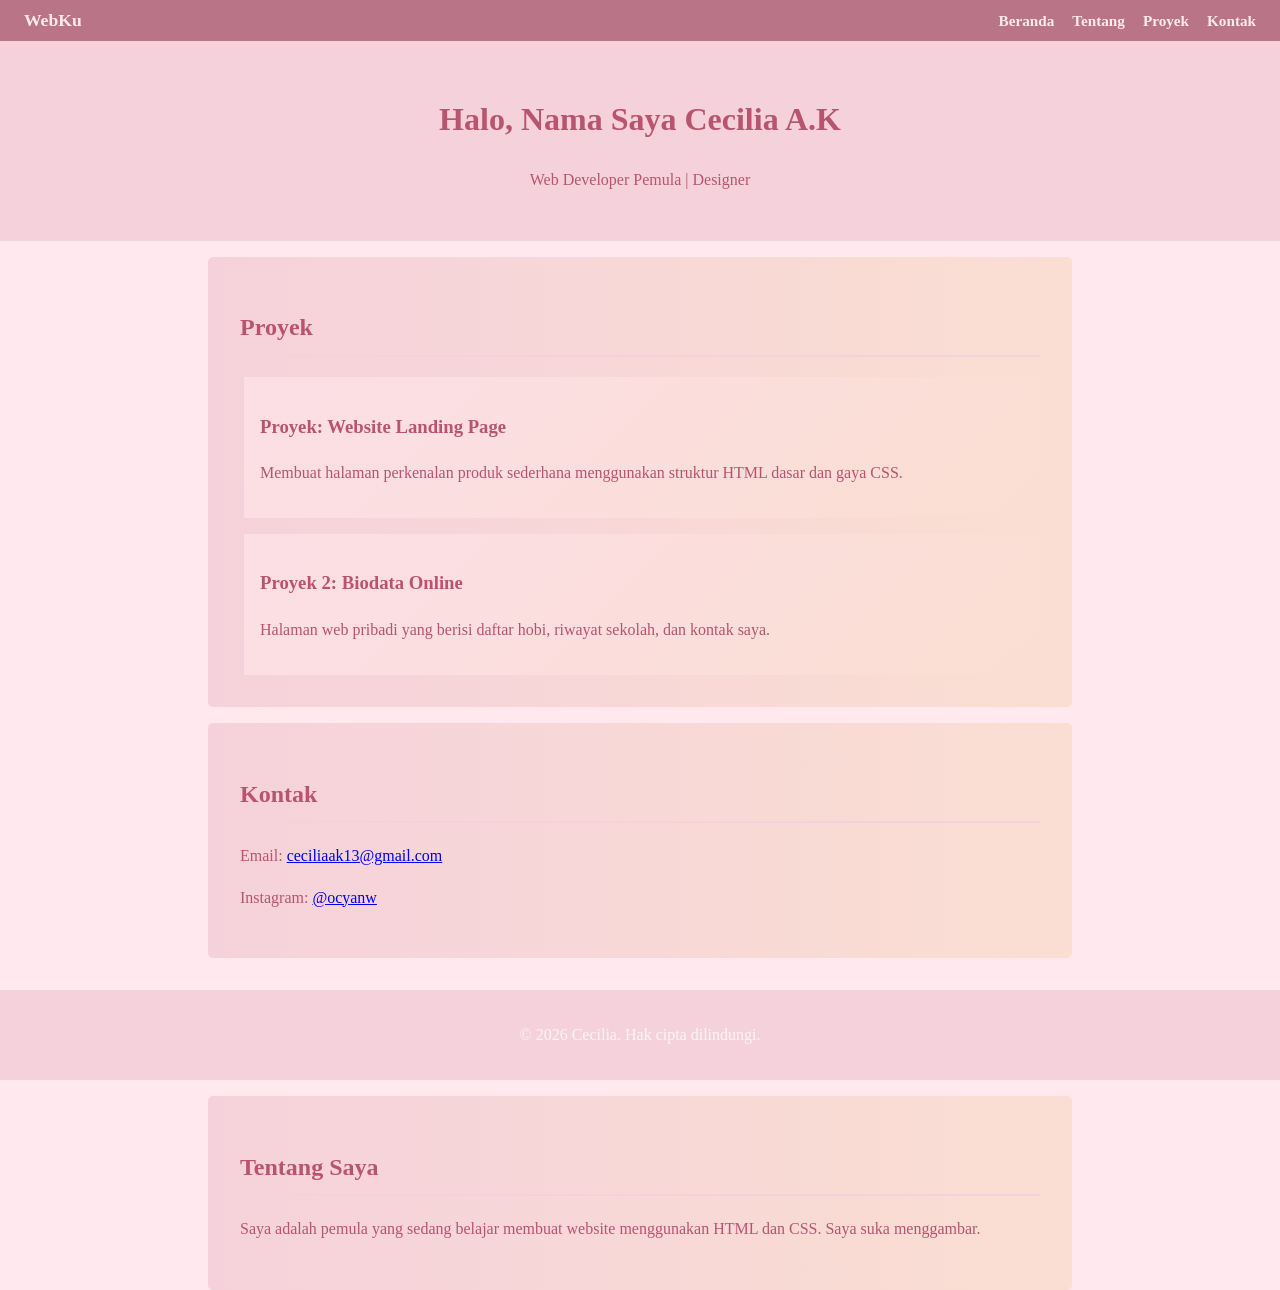
==== index.html @ 2686f1e1 "Add files via upload" ====
<!DOCTYPE html>
<html>
    <head>
        <meta charset='utf-8'>
        <meta http-equiv="X-UA-Compatible" content="IE=edge">
        <title>Portofolio Cecilia</title>
        <meta name="description" contect="">
        <meta name="viewport" content="width=device-width, initial-scale=1">
        <link rel="stylesheet" href="style 1.css">

        <style>
        body { font-family:'Times New Roman', Times, serif; margin: 0; padding: 0% ; line-height: 1.6 ; background-color: #ffe9ef ; color: #b8546f;}
        header { background: #f5d2db; color:#b8546f; padding: 2rem; text-align: center ;}
        section { padding:2rem ; max-width: 800px ; margin: auto ; background:linear-gradient(to right, #f5d2db, #faded2) ; margin-top: 1rem ; border-radius: 5px ;}
        h2 { border-bottom: 2px solid #f5d2db ; padding-bottom: 0.5rem ;}
        .project { background: linear-gradient(135deg, #fcdfe6, #faded2) ; padding: 1rem ; margin-top: 1rem ; border-left: 4px solid #f5d2db ;}
        footer { text-align: center ; padding: 1rem ; background: #f5d2db ; color: #f8f4f4 ; margin-top: 2rem ;}
        
        .navbar {
         display: flex;
         flex-direction: row;
         justify-content: space-between;
         align-items: center;
         background-color: #b97587;
         padding: 0.4rem 1.5rem;
        }
        
        .logo {
         color: #ffe9ef;
         font-weight: bold;
         font-size: 1.1rem;
         display: inline-block;
        }

        .nav-links {
         list-style: none;
         display: flex;
         mflex-direction: row; 
         gap: 18px;
         margin: 0;
         padding: 0;
        }

        .nav-links li {
         display: inline;
        }

        .nav-links a {
         color: #ffe9ef;
         text-decoration: none;
         font-weight: bold;
         font-size: 0.95rem;
         white-space: nowrap;
         transition: color 0.2s ease;
        }

        .nav-links a:hover {
         color: #ffffff;
        }
        
        </style>
    </head>
    
    <body>
        <nav class="navbar">
            <div class="logo">WebKu</div>
            <ul class="nav-links">
                <li><a href="#">Beranda</a></li>
                <li><a href="#">Tentang</a></li>
                <li><a href="#">Proyek</a></li>
                <li><a href="#">Kontak</a></li>
            </ul>
        </nav>

    <header>
        <h1>Halo, Nama Saya Cecilia A.K</h1>
        <p>Web Developer Pemula | Designer</p>
    </header>

    <section>
        <h2>Proyek</h2>
        <div class="project">
            <h3>Proyek: Website Landing Page</h3>
            <p>Membuat halaman perkenalan produk sederhana menggunakan struktur HTML dasar dan gaya CSS.</p>
        </div>
        <div class="project">
            <h3>Proyek 2: Biodata Online</h3>
            <p>Halaman web pribadi yang berisi daftar hobi, riwayat sekolah, dan kontak saya.</p>
        </div>
    </section>

    <section>
        <h2>Kontak</h2>
        <p>Email: <a href= "mailto:ceciliaak13@gmail.com" class="sosmed-link">ceciliaak13@gmail.com</a></p>
        <p>Instagram: <a href="https://www.instagram.com/ocyanw?stkn=cnB2MnV3bzY2d2k0" target="_blank" class="sosmed-link">@ocyanw</a></p>
    </section>

    <footer>
        <p>&copy; 2026 Cecilia. Hak cipta dilindungi.</p>
    </footer>
    
    <section>
        <h2>Tentang Saya</h2>
        <p>Saya adalah pemula yang sedang belajar membuat website menggunakan HTML dan CSS. Saya suka menggambar.</p>
    </section>
        <script src="" async defer></script>
    </body>
</html>
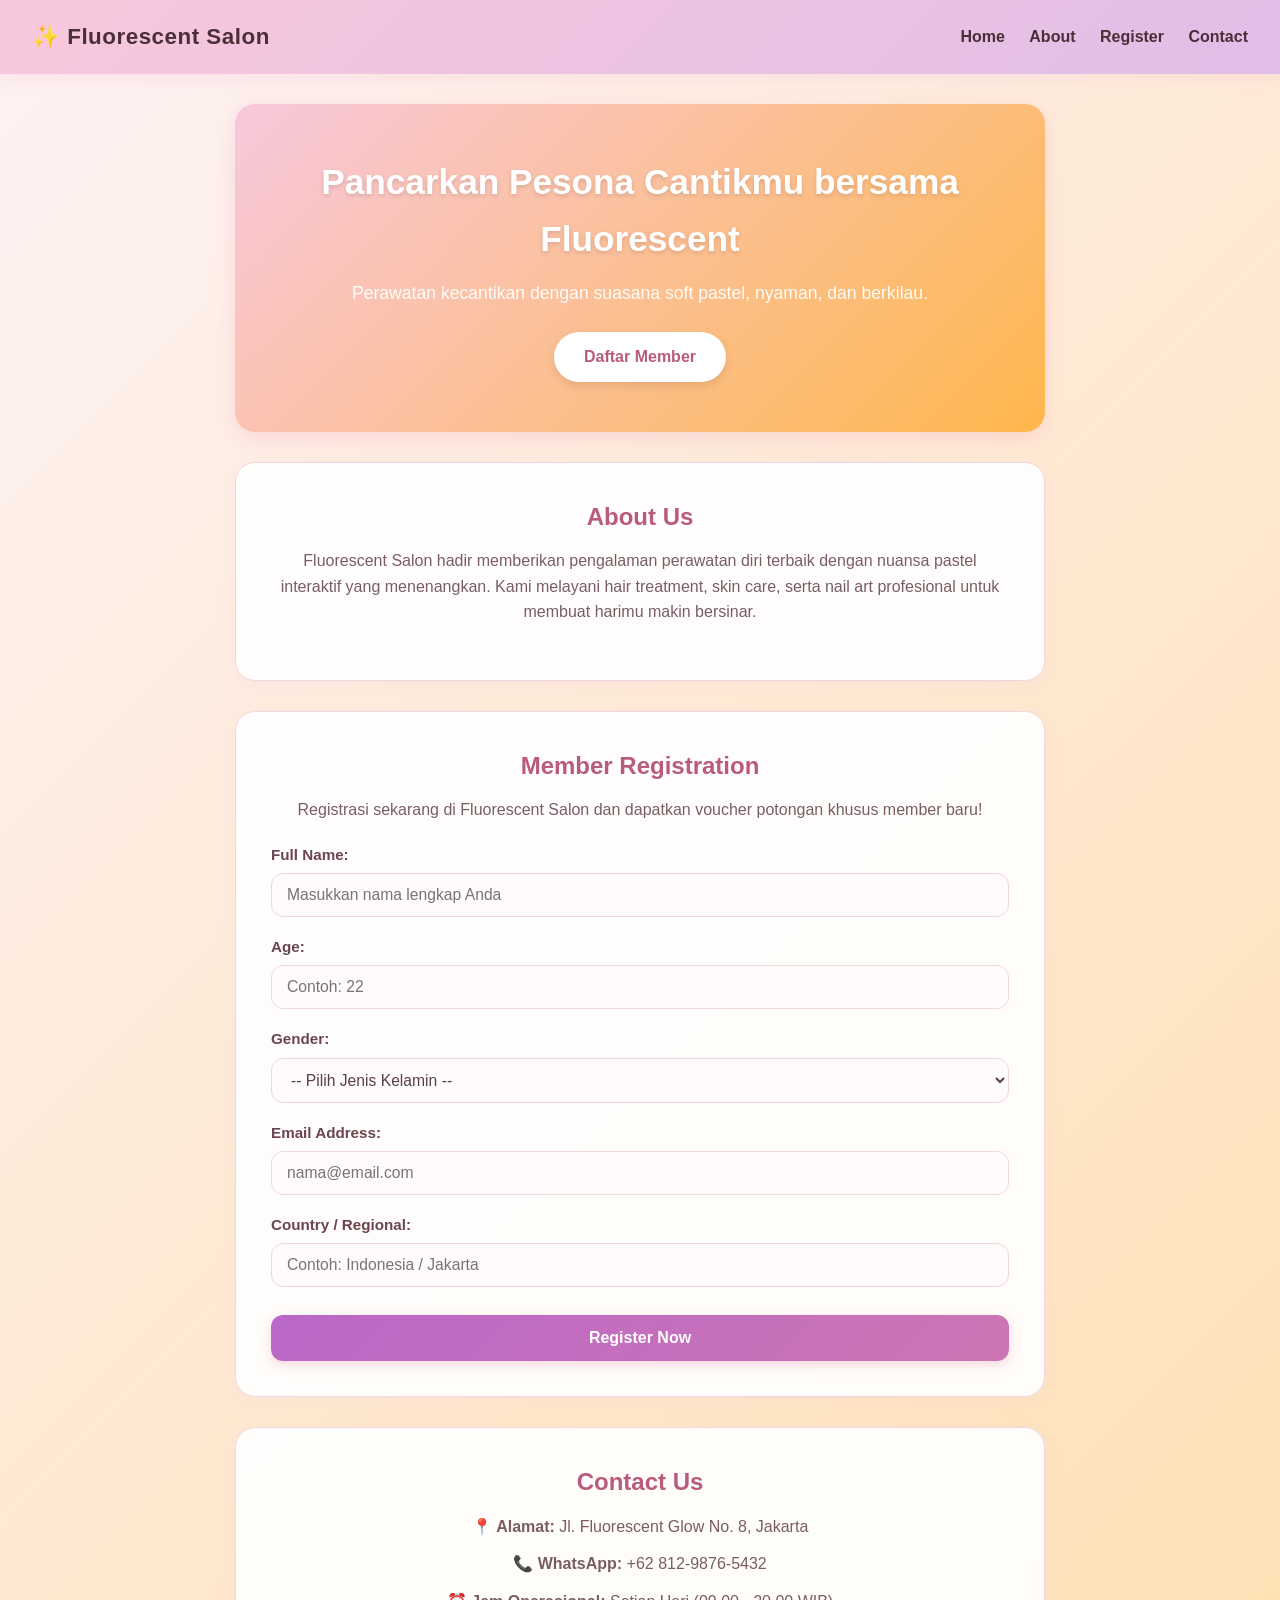
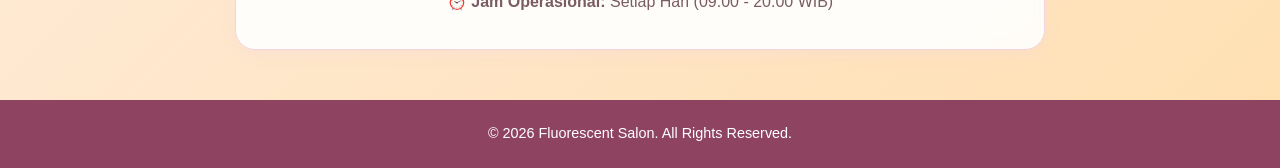
==== commit 5215dcd0: "Rename landing page - tugas 3.html to index.html" ====
--- a/index.html
+++ b/index.html
@@ -1,110 +1,324 @@
-<!DOCTYPE html>
-<html>
-    <head>
-        <meta charset='utf-8'>
-        <meta http-equiv="X-UA-Compatible" content="IE=edge">
-        <title>Portofolio Cecilia</title>
-        <meta name="description" contect="">
-        <meta name="viewport" content="width=device-width, initial-scale=1">
-        <link rel="stylesheet" href="style 1.css">
-
-        <style>
-        body { font-family:'Times New Roman', Times, serif; margin: 0; padding: 0% ; line-height: 1.6 ; background-color: #ffe9ef ; color: #b8546f;}
-        header { background: #f5d2db; color:#b8546f; padding: 2rem; text-align: center ;}
-        section { padding:2rem ; max-width: 800px ; margin: auto ; background:linear-gradient(to right, #f5d2db, #faded2) ; margin-top: 1rem ; border-radius: 5px ;}
-        h2 { border-bottom: 2px solid #f5d2db ; padding-bottom: 0.5rem ;}
-        .project { background: linear-gradient(135deg, #fcdfe6, #faded2) ; padding: 1rem ; margin-top: 1rem ; border-left: 4px solid #f5d2db ;}
-        footer { text-align: center ; padding: 1rem ; background: #f5d2db ; color: #f8f4f4 ; margin-top: 2rem ;}
-        
-        .navbar {
-         display: flex;
-         flex-direction: row;
-         justify-content: space-between;
-         align-items: center;
-         background-color: #b97587;
-         padding: 0.4rem 1.5rem;
-        }
-        
-        .logo {
-         color: #ffe9ef;
-         font-weight: bold;
-         font-size: 1.1rem;
-         display: inline-block;
-        }
-
-        .nav-links {
-         list-style: none;
-         display: flex;
-         mflex-direction: row; 
-         gap: 18px;
-         margin: 0;
-         padding: 0;
-        }
-
-        .nav-links li {
-         display: inline;
-        }
-
-        .nav-links a {
-         color: #ffe9ef;
-         text-decoration: none;
-         font-weight: bold;
-         font-size: 0.95rem;
-         white-space: nowrap;
-         transition: color 0.2s ease;
-        }
-
-        .nav-links a:hover {
-         color: #ffffff;
-        }
-        
-        </style>
-    </head>
-    
-    <body>
-        <nav class="navbar">
-            <div class="logo">WebKu</div>
-            <ul class="nav-links">
-                <li><a href="#">Beranda</a></li>
-                <li><a href="#">Tentang</a></li>
-                <li><a href="#">Proyek</a></li>
-                <li><a href="#">Kontak</a></li>
-            </ul>
-        </nav>
-
-    <header>
-        <h1>Halo, Nama Saya Cecilia A.K</h1>
-        <p>Web Developer Pemula | Designer</p>
-    </header>
-
-    <section>
-        <h2>Proyek</h2>
-        <div class="project">
-            <h3>Proyek: Website Landing Page</h3>
-            <p>Membuat halaman perkenalan produk sederhana menggunakan struktur HTML dasar dan gaya CSS.</p>
-        </div>
-        <div class="project">
-            <h3>Proyek 2: Biodata Online</h3>
-            <p>Halaman web pribadi yang berisi daftar hobi, riwayat sekolah, dan kontak saya.</p>
-        </div>
-    </section>
-
-    <section>
-        <h2>Kontak</h2>
-        <p>Email: <a href= "mailto:ceciliaak13@gmail.com" class="sosmed-link">ceciliaak13@gmail.com</a></p>
-        <p>Instagram: <a href="https://www.instagram.com/ocyanw?stkn=cnB2MnV3bzY2d2k0" target="_blank" class="sosmed-link">@ocyanw</a></p>
-    </section>
-
-    <footer>
-        <p>&copy; 2026 Cecilia. Hak cipta dilindungi.</p>
-    </footer>
-    
-    <section>
-        <h2>Tentang Saya</h2>
-        <p>Saya adalah pemula yang sedang belajar membuat website menggunakan HTML dan CSS. Saya suka menggambar.</p>
-    </section>
-        <script src="" async defer></script>
-    </body>
-</html>
-
-
+<!DOCTYPE html>
+<html lang="id">
+<head>
+    <meta charset="UTF-8">
+    <meta name="viewport" content="width=device-width, initial-scale=1.0">
+    <title>Fluorescent Salon</title>
+    <style>
+        /* Reset & Base Style */
+        * {
+            margin: 0;
+            padding: 0;
+            box-sizing: border-box;
+            font-family: 'Poppins', 'Segoe UI', Arial, sans-serif;
+        }
+
+        /* Keyframes untuk Animasi Perubahan Warna Halus */
+        @keyframes pastelShift {
+            0% {
+                background-position: 0% 50%;
+            }
+            50% {
+                background-position: 100% 50%;
+            }
+            100% {
+                background-position: 0% 50%;
+            }
+        }
+
+        body {
+            /* Perpaduan warna pastel soft pink, lavender, peach, & cream */
+            background: linear-gradient(-45deg, #fdf2f4, #fce4ec, #f3e5f5, #ffe0b2, #fdf2f4);
+            background-size: 400% 400%;
+            animation: pastelShift 14s ease infinite;
+            color: #5a4048;
+            line-height: 1.6;
+        }
+
+        /* Header & Navbar */
+        header {
+            background: linear-gradient(-45deg, #f8c8dc, #f4a2b8, #e1bee7, #f8c8dc);
+            background-size: 300% 300%;
+            animation: pastelShift 10s ease infinite;
+            color: #4a2e38;
+            padding: 1.2rem 2rem;
+            display: flex;
+            justify-content: space-between;
+            align-items: center;
+            flex-wrap: wrap;
+            box-shadow: 0 4px 15px rgba(248, 200, 220, 0.4);
+            position: sticky;
+            top: 0;
+            z-index: 100;
+        }
+
+        header h1 {
+            font-size: 1.4rem;
+            font-weight: 600;
+            letter-spacing: 0.5px;
+        }
+
+        nav a {
+            color: #4a2e38;
+            text-decoration: none;
+            margin-left: 20px;
+            font-weight: 600;
+            transition: color 0.3s;
+        }
+
+        nav a:hover {
+            color: #8e24aa;
+        }
+
+        /* Main Container */
+        main {
+            max-width: 850px;
+            margin: 30px auto;
+            padding: 0 20px;
+        }
+
+        /* 1. Hero Section */
+        .hero {
+            background: linear-gradient(-45deg, #f4a2b8, #ba68c8, #ffb74d, #f8c8dc);
+            background-size: 300% 300%;
+            animation: pastelShift 8s ease infinite;
+            color: #fff;
+            padding: 50px 25px;
+            border-radius: 20px;
+            text-align: center;
+            margin-bottom: 30px;
+            box-shadow: 0 6px 20px rgba(244, 162, 184, 0.3);
+        }
+
+        .hero h2 {
+            font-size: 2.2rem;
+            margin-bottom: 12px;
+            color: #ffffff;
+            text-shadow: 0 2px 4px rgba(90, 64, 72, 0.2);
+        }
+
+        .hero p {
+            font-size: 1.1rem;
+            margin-bottom: 25px;
+            opacity: 0.95;
+        }
+
+        .btn-cta {
+            display: inline-block;
+            background-color: #ffffff;
+            color: #b85b7d;
+            padding: 12px 30px;
+            text-decoration: none;
+            font-weight: 600;
+            border-radius: 25px;
+            transition: all 0.3s ease;
+            box-shadow: 0 4px 10px rgba(0, 0, 0, 0.1);
+        }
+
+        .btn-cta:hover {
+            background-color: #fff5f7;
+            transform: translateY(-2px);
+            color: #8e24aa;
+        }
+
+        /* Card Sections */
+        .card-section {
+            background-color: rgba(255, 255, 255, 0.9);
+            backdrop-filter: blur(5px);
+            padding: 35px;
+            border-radius: 20px;
+            margin-bottom: 30px;
+            border: 1px solid #f3d5e0;
+            box-shadow: 0 4px 15px rgba(243, 213, 224, 0.3);
+        }
+
+        .card-section h2 {
+            color: #b85b7d;
+            margin-bottom: 12px;
+            text-align: center;
+            font-weight: 600;
+        }
+
+        .card-section p {
+            text-align: center;
+            color: #7a5c65;
+            margin-bottom: 20px;
+        }
+
+        /* Form Styling */
+        form {
+            display: flex;
+            flex-direction: column;
+            gap: 18px;
+        }
+
+        .form-group {
+            display: flex;
+            flex-direction: column;
+            gap: 6px;
+        }
+
+        label {
+            font-weight: 600;
+            color: #6b4450;
+            font-size: 0.95rem;
+        }
+
+        input[type="text"],
+        input[type="number"],
+        input[type="email"],
+        select {
+            padding: 12px 15px;
+            border: 1.5px solid #f3d5e0;
+            border-radius: 12px;
+            font-size: 0.98rem;
+            outline: none;
+            background-color: #fffafc;
+            color: #5a4048;
+            transition: all 0.3s ease;
+        }
+
+        input:focus, 
+        select:focus {
+            border-color: #e082a0;
+            background-color: #ffffff;
+            box-shadow: 0 0 8px rgba(224, 130, 160, 0.3);
+        }
+
+        button[type="submit"] {
+            background: linear-gradient(-45deg, #e082a0, #ba68c8);
+            background-size: 200% 200%;
+            animation: pastelShift 6s ease infinite;
+            color: white;
+            padding: 14px;
+            border: none;
+            border-radius: 12px;
+            font-size: 1rem;
+            font-weight: 600;
+            cursor: pointer;
+            transition: all 0.3s ease;
+            margin-top: 10px;
+            box-shadow: 0 4px 12px rgba(224, 130, 160, 0.3);
+        }
+
+        button[type="submit"]:hover {
+            transform: translateY(-1px);
+            opacity: 0.95;
+        }
+
+        /* Contact Section */
+        .contact-info {
+            display: flex;
+            flex-direction: column;
+            gap: 12px;
+            text-align: center;
+            margin-top: 10px;
+        }
+
+        .contact-info p {
+            margin-bottom: 0;
+        }
+
+        /* Footer */
+        footer {
+            text-align: center;
+            padding: 22px;
+            background-color: #8e4461;
+            color: white;
+            margin-top: 50px;
+            font-size: 0.9rem;
+        }
+    </style>
+</head>
+<body>
+
+    <!-- Header & Navigasi -->
+    <header>
+        <h1>✨ Fluorescent Salon</h1>
+        <nav>
+            <a href="#home">Home</a>
+            <a href="#about">About</a>
+            <a href="#register">Register</a>
+            <a href="#contact">Contact</a>
+        </nav>
+    </header>
+
+    <!-- Main Content -->
+    <main>
+
+        <!-- 1. Home Section -->
+        <section id="home" class="hero">
+            <h2>Pancarkan Pesona Cantikmu bersama Fluorescent</h2>
+            <p>Perawatan kecantikan dengan suasana soft pastel, nyaman, dan berkilau.</p>
+            <a href="#register" class="btn-cta">Daftar Member</a>
+        </section>
+
+        <!-- 2. About Section -->
+        <section id="about" class="card-section">
+            <h2>About Us</h2>
+            <p>
+                Fluorescent Salon hadir memberikan pengalaman perawatan diri terbaik dengan nuansa pastel interaktif yang menenangkan. Kami melayani hair treatment, skin care, serta nail art profesional untuk membuat harimu makin bersinar.
+            </p>
+        </section>
+
+        <!-- 3. Register Section -->
+        <section id="register" class="card-section">
+            <h2>Member Registration</h2>
+            <p>Registrasi sekarang di Fluorescent Salon dan dapatkan voucher potongan khusus member baru!</p>
+
+            <form action="#" method="POST">
+                
+                <div class="form-group">
+                    <label for="fullname">Full Name:</label>
+                    <input type="text" id="fullname" name="fullname" placeholder="Masukkan nama lengkap Anda" required>
+                </div>
+
+                <div class="form-group">
+                    <label for="age">Age:</label>
+                    <input type="number" id="age" name="age" min="10" max="100" placeholder="Contoh: 22" required>
+                </div>
+
+                <div class="form-group">
+                    <label for="gender">Gender:</label>
+                    <select id="gender" name="gender" required>
+                        <option value="">-- Pilih Jenis Kelamin --</option>
+                        <option value="Female">Female</option>
+                        <option value="Male">Male</option>
+                        <option value="Other">Other</option>
+                    </select>
+                </div>
+
+                <div class="form-group">
+                    <label for="email">Email Address:</label>
+                    <input type="email" id="email" name="email" placeholder="nama@email.com" required>
+                </div>
+
+                <div class="form-group">
+                    <label for="country">Country / Regional:</label>
+                    <input type="text" id="country" name="country" placeholder="Contoh: Indonesia / Jakarta" required>
+                </div>
+
+                <button type="submit">Register Now</button>
+
+            </form>
+        </section>
+
+        <!-- 4. Contact Section -->
+        <section id="contact" class="card-section">
+            <h2>Contact Us</h2>
+            <div class="contact-info">
+                <p>📍 <strong>Alamat:</strong> Jl. Fluorescent Glow No. 8, Jakarta</p>
+                <p>📞 <strong>WhatsApp:</strong> +62 812-9876-5432</p>
+                <p>⏰ <strong>Jam Operasional:</strong> Setiap Hari (09.00 - 20.00 WIB)</p>
+            </div>
+        </section>
+
+    </main>
+
+    <!-- Footer -->
+    <footer>
+        <p>&copy; 2026 Fluorescent Salon. All Rights Reserved.</p>
+    </footer>
+
+</body>
+</html>
